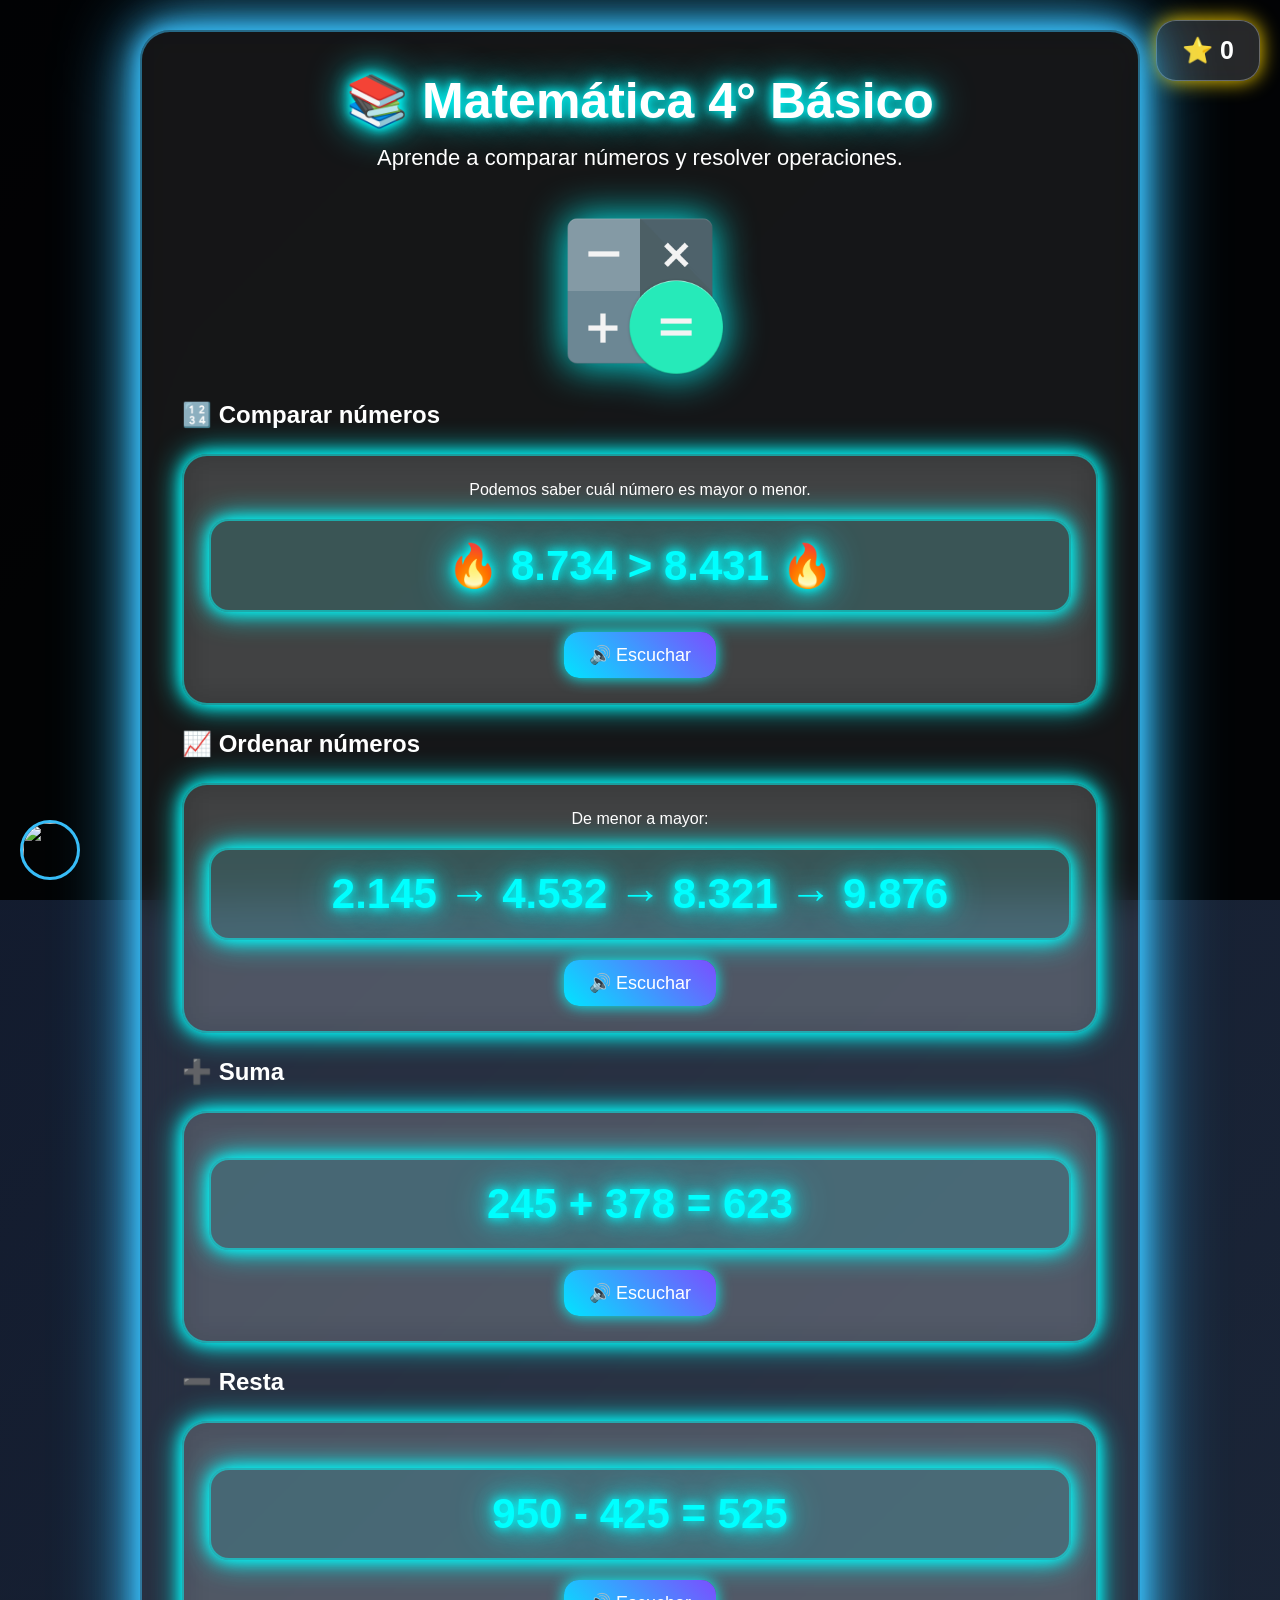
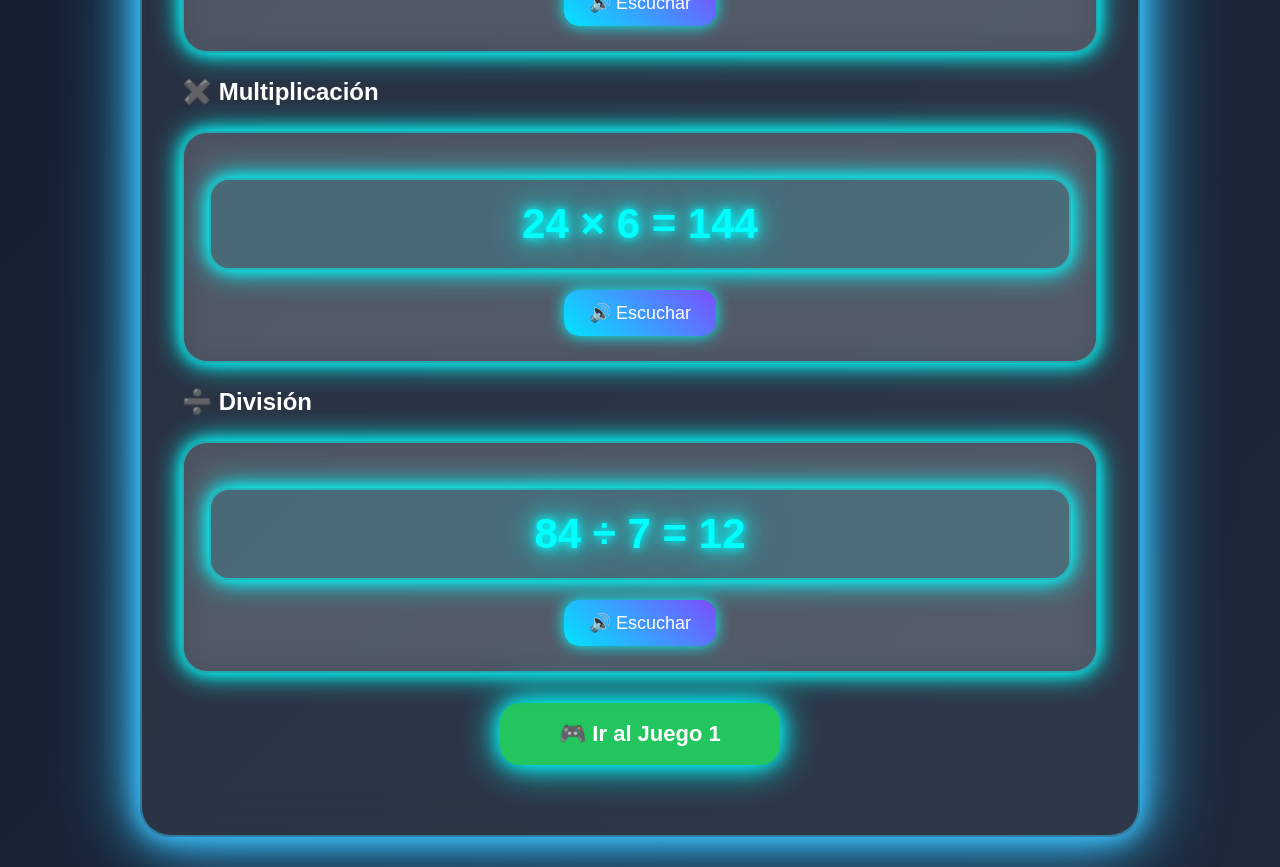
==== basico4.html @ 3ce1a8bd "Add files via upload" ====
<!DOCTYPE html>
<html lang="es">

<head>

<meta charset="UTF-8">

<meta name="viewport"
content="width=device-width, initial-scale=1.0">

<title>
Aprendizaje Matemática 4° Básico
</title>

<link rel="stylesheet"
href="css/basico4.css">

<link rel="icon"
href="img/Calculadora_logo.png">

</head>

<body>

<video
id="videoFondo"
autoplay
muted
loop
playsinline>

<source
src="videos/fondo.mp4"
type="video/mp4">

</video>

<!-- PERFIL -->

<div class="usuario">

    <img
    id="avatarUsuario"
    src="">

    <span
    id="nombreUsuario">
    </span>

</div>

<!-- PUNTAJE -->

<div id="puntaje">

⭐ 0

</div>

<!-- CONTENEDOR -->

<div class="contenedor">

    <h1>

        📚 Matemática 4° Básico

    </h1>

    <p class="subtitulo">

        Aprende a comparar números
        y resolver operaciones.

    </p>

    <!-- NÚMEROS -->

    <section>

                            <img
            src="img/Calculadora_logo.png"
            class="imgPrincipal">

        <h2>

            🔢 Comparar números

        </h2>


        <div class="tarjeta">


            <p>

                Podemos saber cuál
                número es mayor o menor.

            </p>

            <div class="ejemplo">
                🔥 8.734 > 8.431 🔥
            </div>

            <button
            onclick="audioMayor()">

                🔊 Escuchar

            </button>

        </div>

    </section>

    <!-- ORDENAR -->

    <section>

        <h2>

            📈 Ordenar números

        </h2>

        <div class="tarjeta">

            <p>

                De menor a mayor:

            </p>

            
            <div class="ejemplo">
                2.145
                →
                4.532
                →
                8.321
                →
                9.876

            </div>

            <button
            onclick="audioOrden()">

                🔊 Escuchar

            </button>

        </div>

    </section>

    <!-- SUMA -->

    <section>

        <h2>

            ➕

            Suma

        </h2>

        <div class="tarjeta">

        <div class="ejemplo">
            245 + 378 = 623
        </div>

            <button
            onclick="audioSuma()">

                🔊 Escuchar

            </button>

        </div>

    </section>

    <!-- RESTA -->

    <section>

        <h2>

            ➖

            Resta

        </h2>

        <div class="tarjeta">

            <div class="ejemplo">

                950 - 425 = 525

            </div>

            <button
            onclick="audioResta()">

                🔊 Escuchar

            </button>

        </div>

    </section>

    <!-- MULTIPLICACIÓN -->

    <section>

        <h2>

            ✖️

            Multiplicación

        </h2>

        <div class="tarjeta">

        <div class="ejemplo">
            24 × 6 = 144
        </div>

            <button
            onclick="audioMulti()">

                🔊 Escuchar

            </button>

        </div>

    </section>

    <!-- DIVISIÓN -->

    <section>

        <h2>

            ➗

            División

        </h2>

        <div class="tarjeta">

            <div class="ejemplo">

                84 ÷ 7 = 12

            </div>

            <button
            onclick="audioDivision()">

                🔊 Escuchar

            </button>

        </div>

    </section>

    <a
    href="juego1.html"
    class="btnJuego">

        🎮 Ir al Juego 1

    </a>

</div>


<script src="js/basico4.js"></script>

</body>
</html>
---- css/basico4.css ----
*{

    margin:0;
    padding:0;
    box-sizing:border-box;

}

body{

    min-height:100vh;

    font-family:Arial;

    background:
    linear-gradient(
    135deg,
    #0f172a,
    #1e293b
    );

    color:white;

    padding:30px;

}

/* PERFIL */

.usuario{

    position:fixed;

    left:20px;

    bottom:20px;

    display:flex;

    align-items:center;

    gap:10px;

}

#avatarUsuario{

    width:60px;
    height:60px;

    border-radius:50%;

    border:3px solid #38bdf8;

    object-fit:cover;

}

#nombreUsuario{

    font-size:20px;

    font-weight:bold;

}

/* PUNTAJE */

#puntaje{

    position:fixed;

    top:20px;

    right:20px;

    background:
    rgba(255,255,255,0.15);

    padding:15px 25px;

    border-radius:20px;

    backdrop-filter:blur(12px);

    border:1px solid rgba(255,255,255,0.3);

    font-size:25px;

    font-weight:bold;

    box-shadow:
    0 0 20px gold;

}

/* CONTENEDOR */

.contenedor{
    width: 95%;

    max-width:1000px;

    margin:auto;

    padding:40px;

    border-radius:30px;

    background:
    rgba(255,255,255,0.08);

    backdrop-filter:
    blur(20px);

    border:
    2px solid
    rgba(56,189,248,0.5);

    box-shadow:
    0 0 20px #38bdf8,
    0 0 40px #38bdf8,
    0 0 80px #38bdf8;

}

h1{

    text-align:center;

    font-size:50px;

    margin-bottom:15px;

    text-shadow:
    0 0 10px cyan,
    0 0 20px cyan,
    0 0 40px cyan;

}

.subtitulo{

    text-align:center;

    font-size:22px;

    margin-bottom:30px;

}

section{

    margin-bottom:25px;

}

.tarjeta{

    background:
    rgba(255,255,255,0.12);

    border:
    2px solid
    rgba(0,255,255,0.5);

    text-align:center;

    border-radius:25px;

    padding:25px;

    margin:25px 0;

    backdrop-filter:
    blur(15px);

    box-shadow:
    0 0 15px cyan,
    0 0 30px cyan;

    transition:0.3s;

}

.tarjeta:hover{

    transform:
    translateY(-5px);

    box-shadow:
    0 0 40px
    rgba(0,255,255,0.8);
}

h2{

    margin-bottom:10px;

}

h3{

    margin:15px 0;

    color:#38bdf8;

}

.btnJuego{

    display:block;

    width:320px;

    margin:40px auto;

    text-align:center;

    text-decoration:none;

    background:
    linear-gradient(
    45deg,
    #00e5ff,
    #7c4dff
    );

    color:white;

    padding:20px;

    border-radius:20px;

    font-size:24px;

    font-weight:bold;

    box-shadow:
    0 0 20px cyan,
    0 0 40px cyan;

    transition:0.3s;

}

.btnJuego:hover{

    transform:scale(1.05);

    box-shadow:
    0 0 40px cyan,
    0 0 80px cyan;

}

.btnJuego{

    display:block;

    width:280px;

    margin:30px auto;

    text-align:center;

    text-decoration:none;

    background:#22c55e;

    color:white;

    padding:18px;

    border-radius:20px;

    font-size:22px;

    font-weight:bold;

}

#videoFondo{

    position:fixed;

    top:0;
    left:0;

    width:100%;
    height:100%;

    object-fit:cover;

    z-index:-20;

}

/* CAPA OSCURA */

body::before{

    content:"";

    position:fixed;

    top:0;
    left:0;

    width:100%;
    height:100%;

    background:
    rgba(0,0,0,0.90);

    z-index:-10;

    pointer-events:none;

}

/* BODY */

body{

    min-height:100vh;

    font-family:Arial, sans-serif;

    overflow-x:hidden;

    color:white;

}

.imgPrincipal{

    width:180px;

    height:auto;

    display:block;

    margin:0 auto 20px auto;

    filter:
    drop-shadow(0 0 20px cyan);

}

.ejemplo{

    font-size:42px;

    font-weight:bold;

    text-align:center;

    margin:20px 0;

    padding:20px;

    border-radius:20px;

    background:
    rgba(0,255,255,0.1);

    border:
    2px solid
    rgba(0,255,255,0.5);

    color:#00ffff;

    text-shadow:
    0 0 10px #00ffff,
    0 0 20px #00ffff,
    0 0 40px #00ffff;

    box-shadow:
    0 0 15px #00ffff,
    0 0 30px #00ffff;

    animation:
    brillo 2s infinite alternate;
}

@keyframes brillo{

    from{

        transform:scale(1);

        box-shadow:
        0 0 15px #00ffff,
        0 0 30px #00ffff;

    }

    to{

        transform:scale(1.03);

        box-shadow:
        0 0 30px #00ffff,
        0 0 60px #00ffff;

    }

}

button{

    background:
    linear-gradient(
    45deg,
    #00e5ff,
    #7c4dff
    );

    color:white;

    border:none;

    padding:12px 25px;

    border-radius:15px;

    font-size:18px;

    cursor:pointer;

    box-shadow:
    0 0 15px cyan;

}
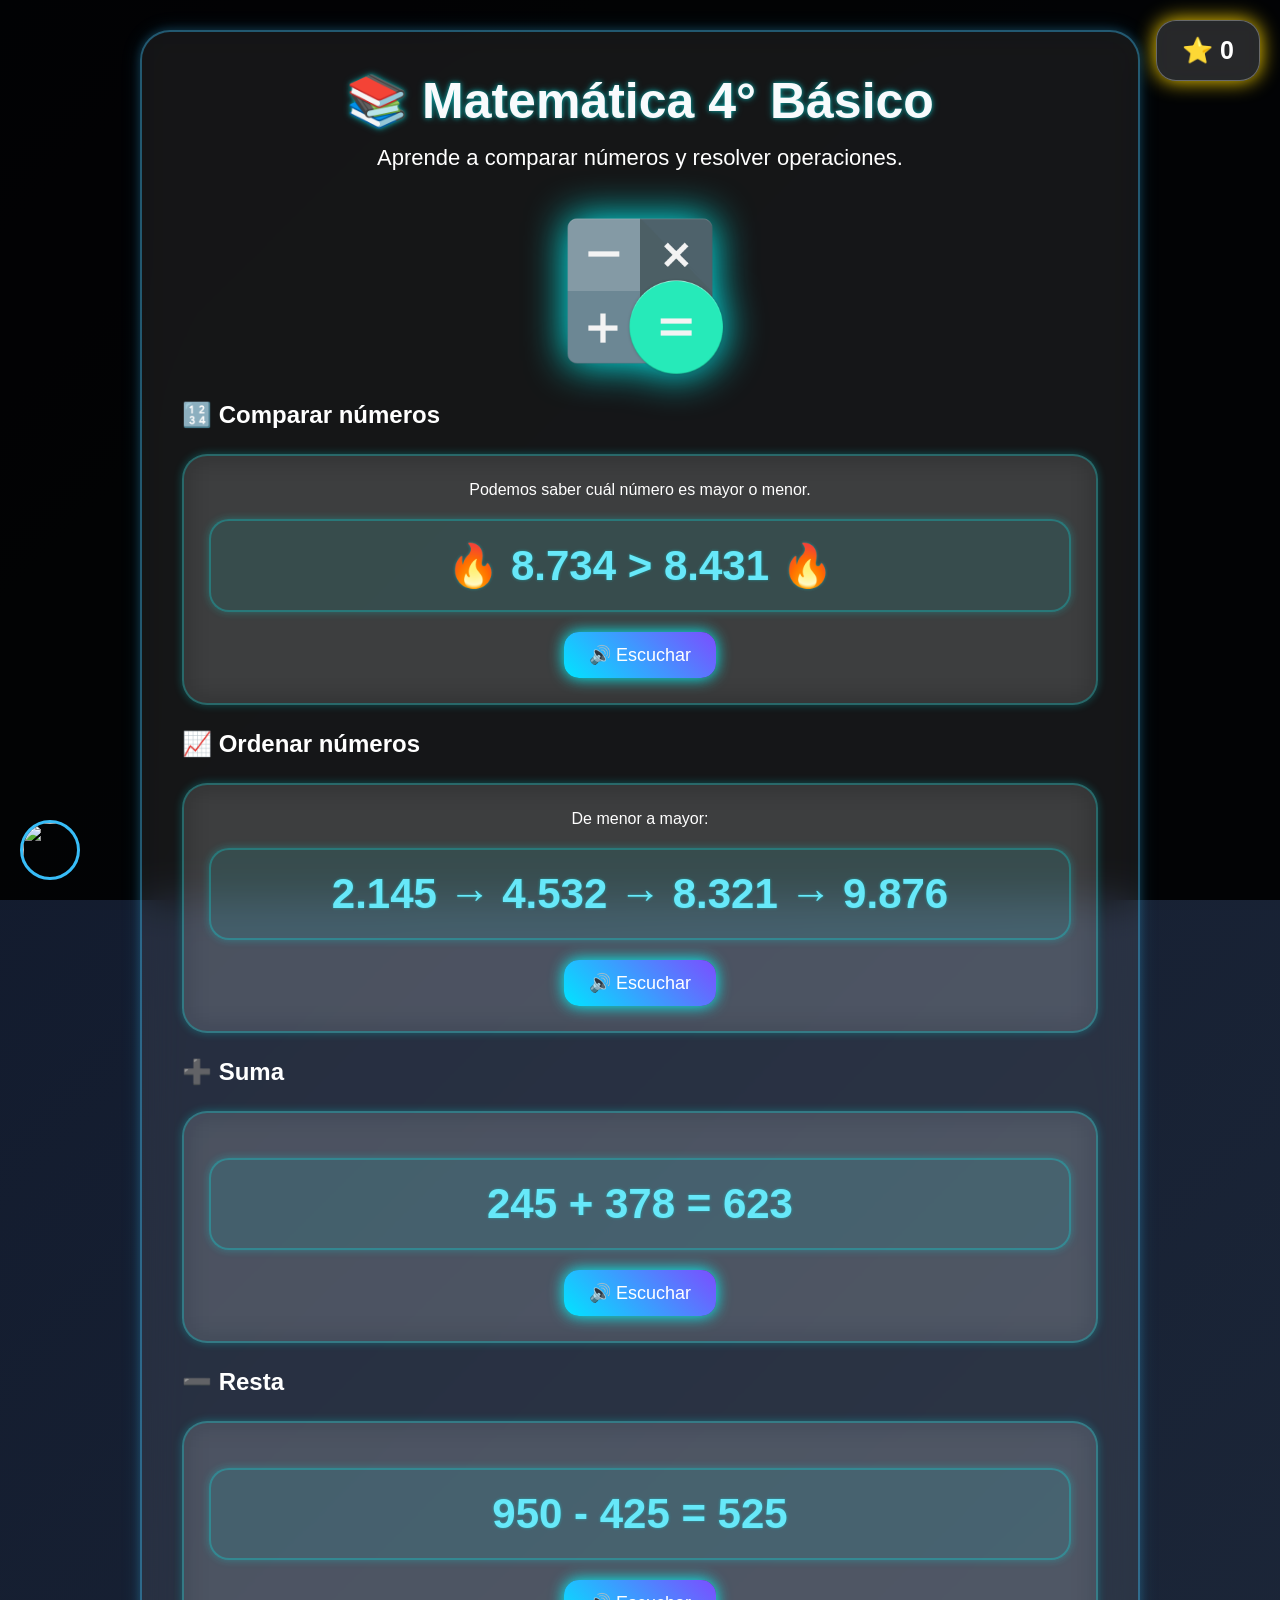
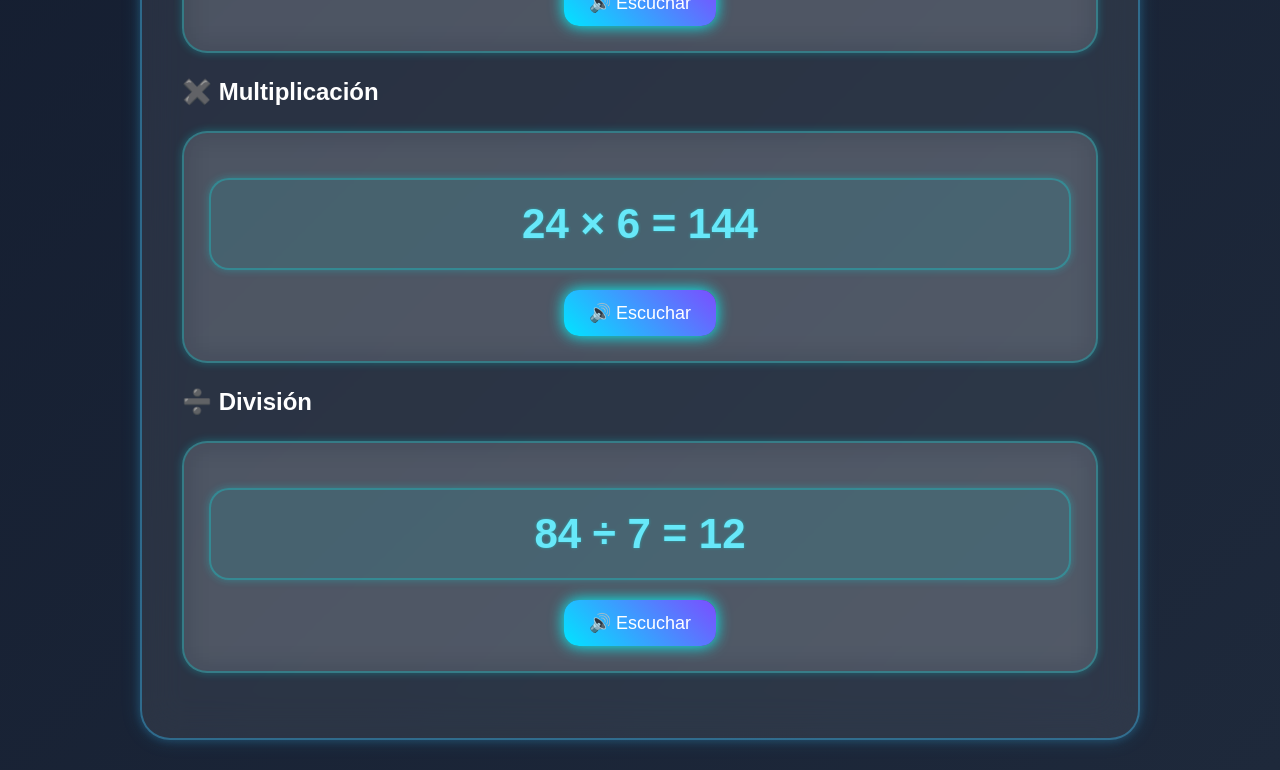
==== commit e33a1db5: "Add files via upload" ====
--- a/basico4.html
+++ b/basico4.html
@@ -277,9 +277,10 @@
 
     <a
     href="juego1.html"
-    class="btnJuego">
-
-        🎮 Ir al Juego 1
+    class="btnJuego"
+    id="btnContinuar">
+
+    🎮 Ir al Juego 1
 
     </a>
 
--- a/css/basico4.css
+++ b/css/basico4.css
@@ -97,7 +97,8 @@
 /* CONTENEDOR */
 
 .contenedor{
-    width: 95%;
+
+    width:95%;
 
     max-width:1000px;
 
@@ -115,12 +116,11 @@
 
     border:
     2px solid
-    rgba(56,189,248,0.5);
-
-    box-shadow:
-    0 0 20px #38bdf8,
-    0 0 40px #38bdf8,
-    0 0 80px #38bdf8;
+    rgba(56,189,248,0.4);
+
+    box-shadow:
+    0 0 10px rgba(56,189,248,.25),
+    0 0 20px rgba(56,189,248,.15);
 
 }
 
@@ -132,10 +132,11 @@
 
     margin-bottom:15px;
 
+    color:#f8fafc;
+
     text-shadow:
-    0 0 10px cyan,
-    0 0 20px cyan,
-    0 0 40px cyan;
+    0 0 4px rgba(0,255,255,.5),
+    0 0 8px rgba(0,255,255,.3);
 
 }
 
@@ -158,11 +159,11 @@
 .tarjeta{
 
     background:
-    rgba(255,255,255,0.12);
+    rgba(255,255,255,0.10);
 
     border:
     2px solid
-    rgba(0,255,255,0.5);
+    rgba(0,255,255,0.25);
 
     text-align:center;
 
@@ -176,8 +177,7 @@
     blur(15px);
 
     box-shadow:
-    0 0 15px cyan,
-    0 0 30px cyan;
+    0 0 8px rgba(0,255,255,.25);
 
     transition:0.3s;
 
@@ -189,8 +189,8 @@
     translateY(-5px);
 
     box-shadow:
-    0 0 40px
-    rgba(0,255,255,0.8);
+    0 0 15px rgba(0,255,255,.35);
+
 }
 
 h2{
@@ -363,25 +363,23 @@
     border-radius:20px;
 
     background:
-    rgba(0,255,255,0.1);
+    rgba(0,255,255,0.08);
 
     border:
     2px solid
-    rgba(0,255,255,0.5);
-
-    color:#00ffff;
+    rgba(0,255,255,0.25);
+
+    color:#67e8f9;
 
     text-shadow:
-    0 0 10px #00ffff,
-    0 0 20px #00ffff,
-    0 0 40px #00ffff;
-
-    box-shadow:
-    0 0 15px #00ffff,
-    0 0 30px #00ffff;
+    0 0 3px rgba(0,255,255,.4);
+
+    box-shadow:
+    0 0 8px rgba(0,255,255,.25);
 
     animation:
     brillo 2s infinite alternate;
+
 }
 
 @keyframes brillo{
@@ -391,22 +389,21 @@
         transform:scale(1);
 
         box-shadow:
-        0 0 15px #00ffff,
-        0 0 30px #00ffff;
+        0 0 8px rgba(0,255,255,.25);
 
     }
 
     to{
 
-        transform:scale(1.03);
+        transform:scale(1.02);
 
         box-shadow:
-        0 0 30px #00ffff,
-        0 0 60px #00ffff;
+        0 0 15px rgba(0,255,255,.35);
 
     }
 
 }
+
 
 button{
 
@@ -432,4 +429,10 @@
     box-shadow:
     0 0 15px cyan;
 
+}
+
+#btnContinuar{
+
+display:none;
+
 }
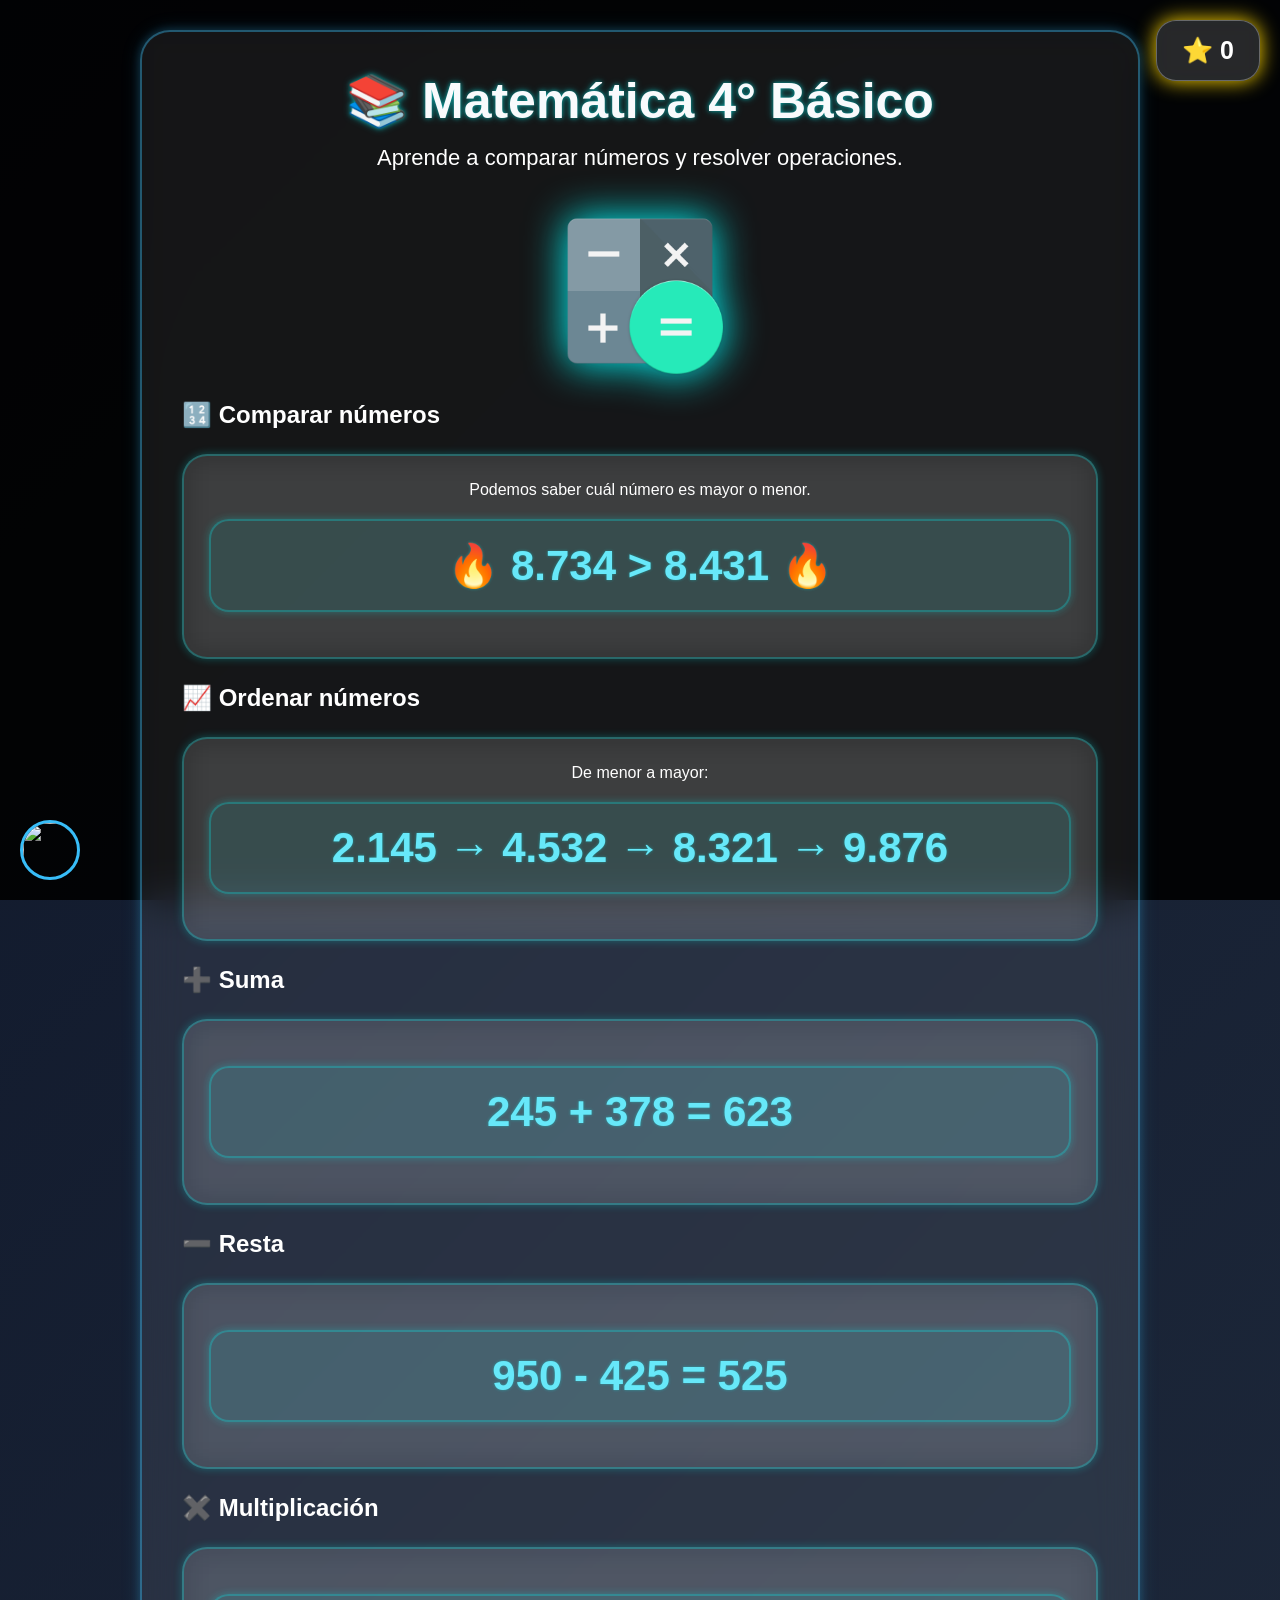
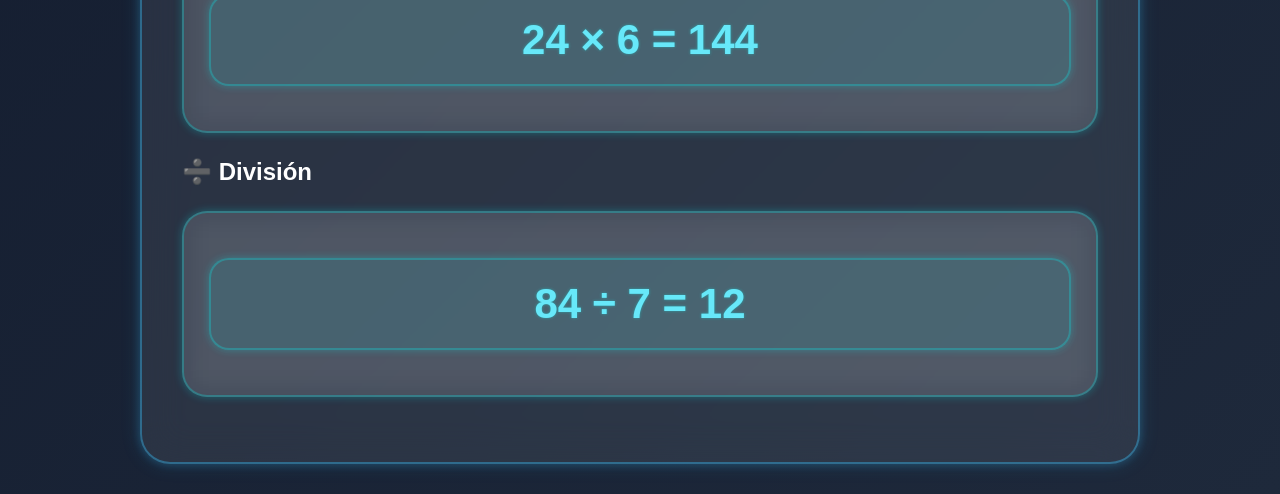
==== commit c62b8c2a: "Add files via upload" ====
--- a/basico4.html
+++ b/basico4.html
@@ -104,6 +104,7 @@
             </div>
 
             <button
+            class="btnAudio"
             onclick="audioMayor()">
 
                 🔊 Escuchar
@@ -145,6 +146,7 @@
             </div>
 
             <button
+            class="btnAudio"
             onclick="audioOrden()">
 
                 🔊 Escuchar
@@ -174,6 +176,7 @@
         </div>
 
             <button
+            class="btnAudio"
             onclick="audioSuma()">
 
                 🔊 Escuchar
@@ -205,6 +208,7 @@
             </div>
 
             <button
+            class="btnAudio"
             onclick="audioResta()">
 
                 🔊 Escuchar
@@ -234,6 +238,7 @@
         </div>
 
             <button
+            class="btnAudio"
             onclick="audioMulti()">
 
                 🔊 Escuchar
@@ -265,6 +270,7 @@
             </div>
 
             <button
+            class="btnAudio"
             onclick="audioDivision()">
 
                 🔊 Escuchar
